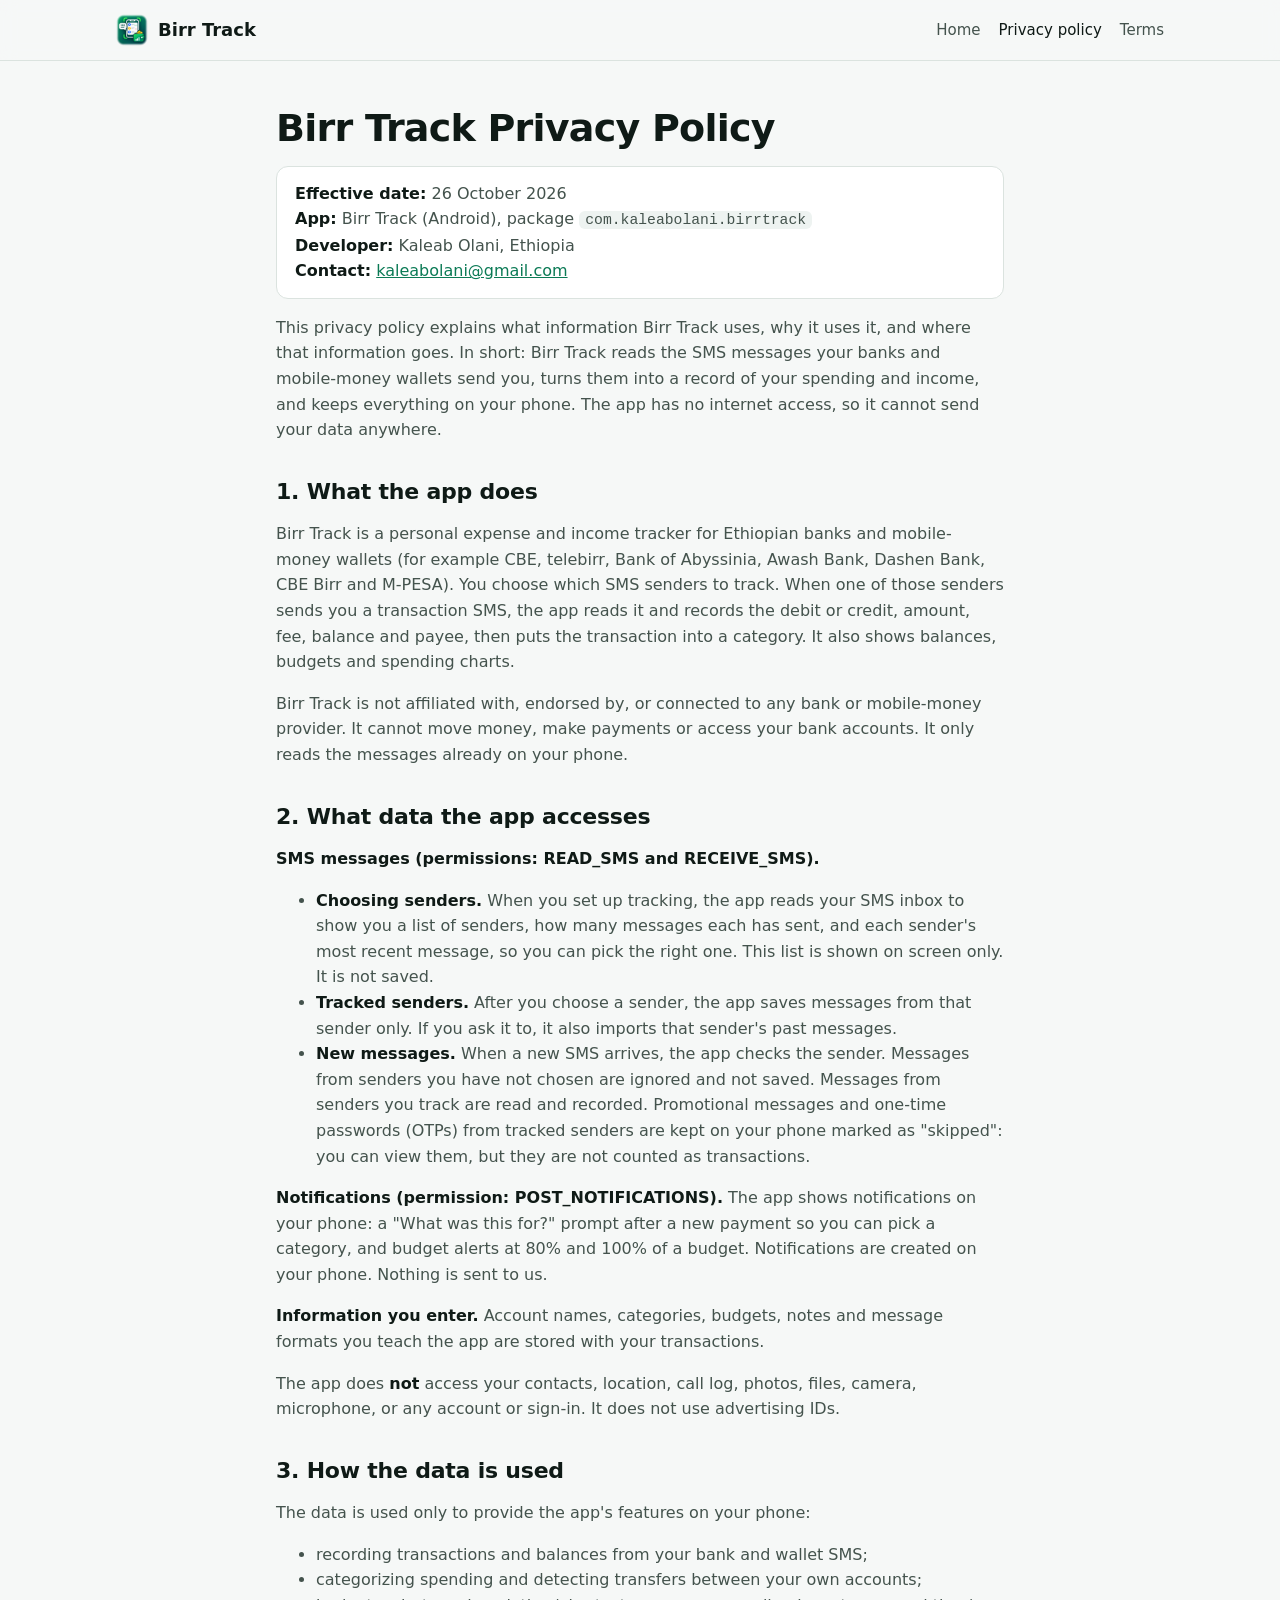
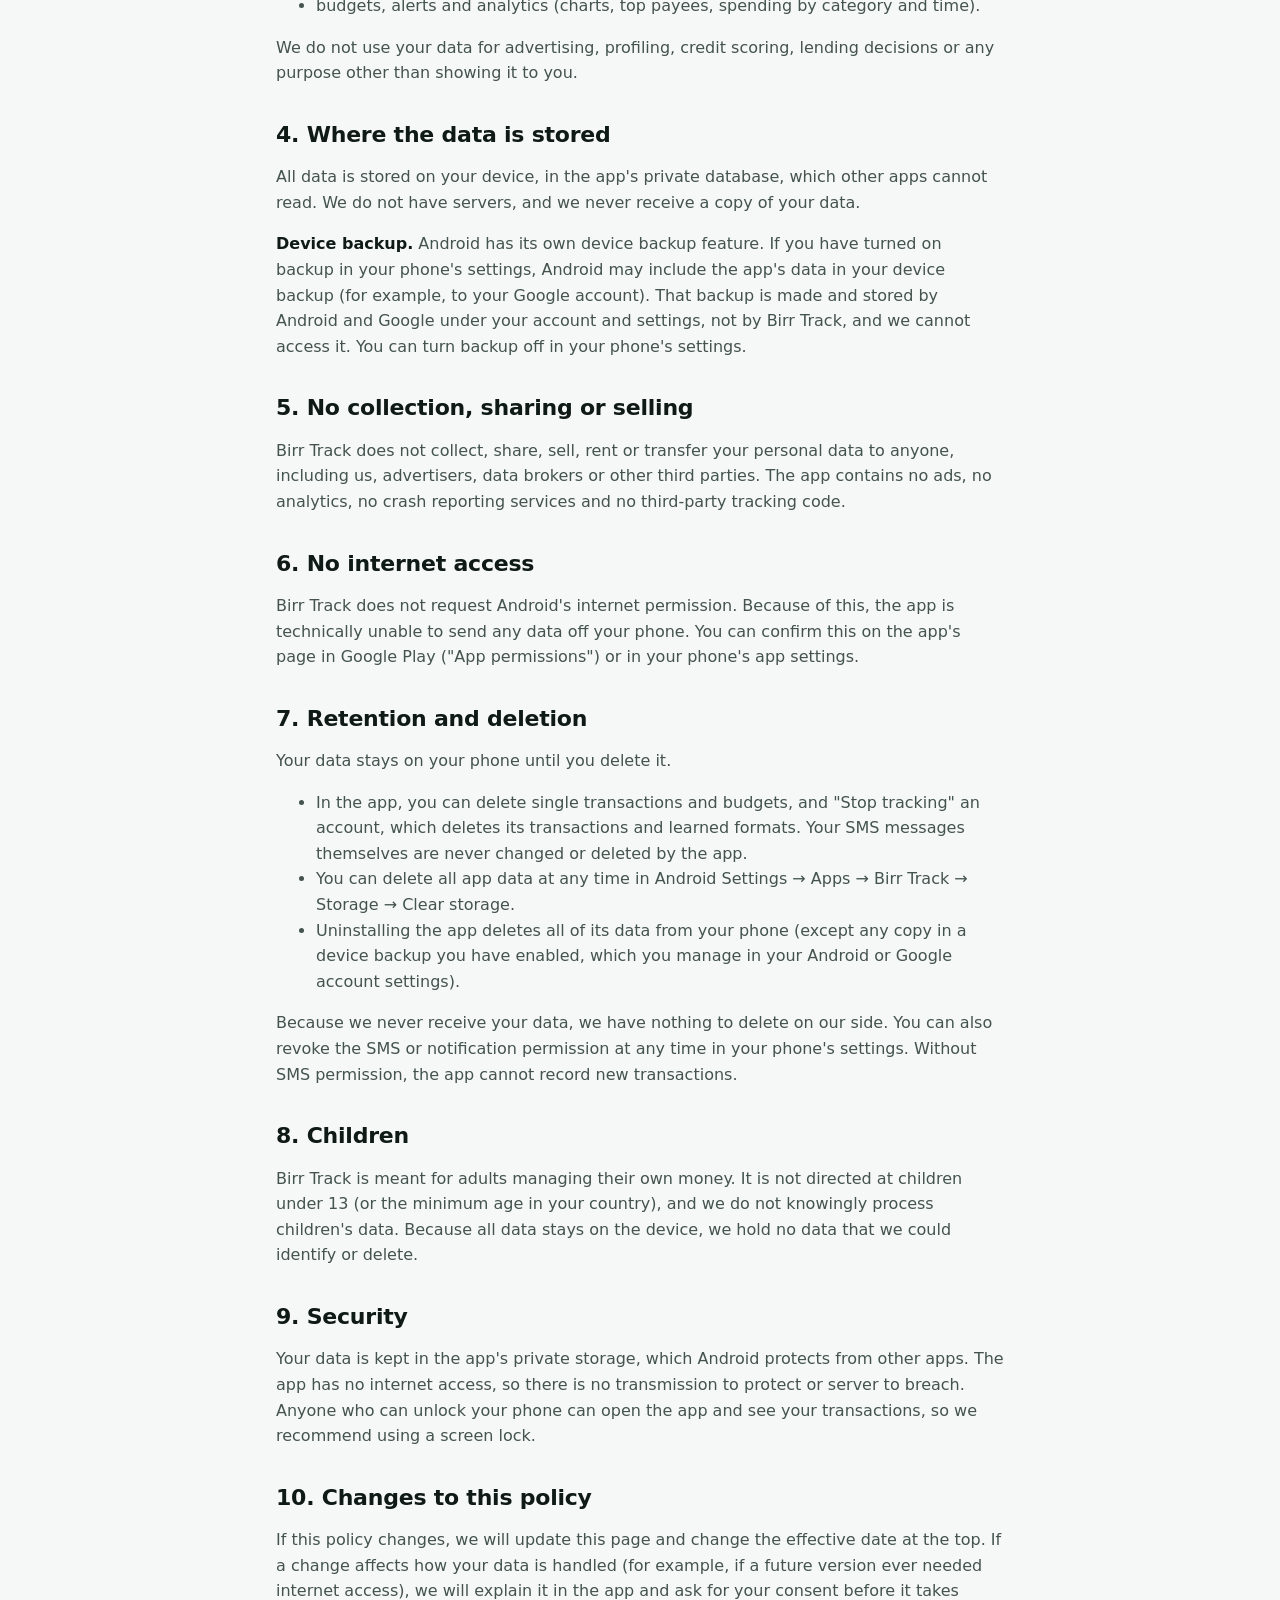
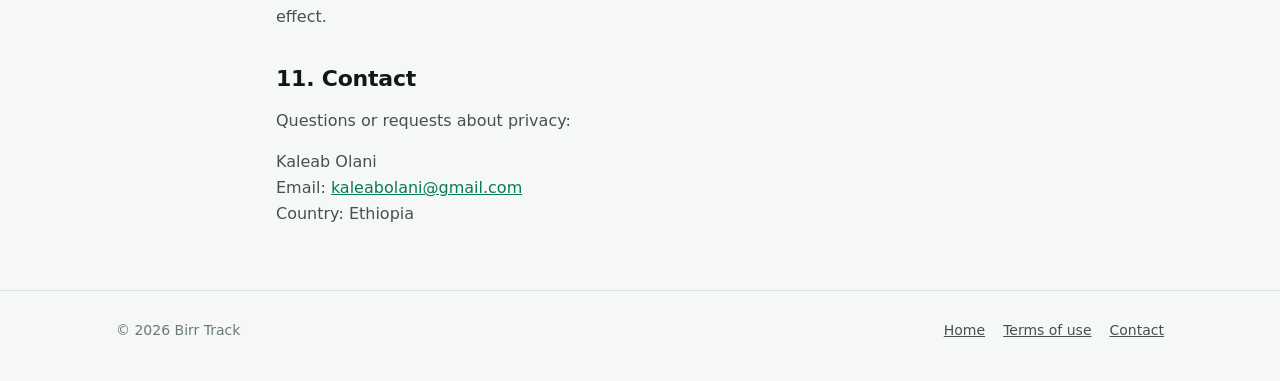
==== privacy/index.html @ 7666a2f2 "Birr Track website: home, privacy policy and terms of use Static site for GitHub Pages. Privacy poli" ====
<!doctype html>
<html lang="en">
<head>
<meta charset="utf-8">
<meta name="viewport" content="width=device-width, initial-scale=1">
<title>Birr Track Privacy Policy</title>
<meta name="description" content="How Birr Track handles your SMS and financial data: everything stays on your phone.">
<link rel="icon" type="image/png" href="../assets/icon.png">
<link rel="stylesheet" href="../assets/style.css">
</head>
<body>
<header class="site-header">
  <div class="wrap">
    <a class="brand" href="../"><img src="../assets/icon.png" alt="">Birr Track</a>
    <nav class="site-nav" aria-label="Main">
      <a class="optional" href="../">Home</a>
      <a href="./" aria-current="page">Privacy policy</a>
      <a href="../terms/">Terms</a>
    </nav>
  </div>
</header>

<main class="wrap doc">
<h1>Birr Track Privacy Policy</h1>
<p class="meta"><strong>Effective date:</strong> 26 October 2026<br>
<strong>App:</strong> Birr Track (Android), package <code>com.kaleabolani.birrtrack</code><br>
<strong>Developer:</strong> Kaleab Olani, Ethiopia<br>
<strong>Contact:</strong> <a href="mailto:kaleabolani@gmail.com">kaleabolani@gmail.com</a></p>
<p>This privacy policy explains what information Birr Track uses, why it uses it, and where that information goes. In short: Birr Track reads the SMS messages your banks and mobile-money wallets send you, turns them into a record of your spending and income, and keeps everything on your phone. The app has no internet access, so it cannot send your data anywhere.</p>
<h2>1. What the app does</h2>
<p>Birr Track is a personal expense and income tracker for Ethiopian banks and mobile-money wallets (for example CBE, telebirr, Bank of Abyssinia, Awash Bank, Dashen Bank, CBE Birr and M-PESA). You choose which SMS senders to track. When one of those senders sends you a transaction SMS, the app reads it and records the debit or credit, amount, fee, balance and payee, then puts the transaction into a category. It also shows balances, budgets and spending charts.</p>
<p>Birr Track is not affiliated with, endorsed by, or connected to any bank or mobile-money provider. It cannot move money, make payments or access your bank accounts. It only reads the messages already on your phone.</p>
<h2>2. What data the app accesses</h2>
<p><strong>SMS messages (permissions: READ_SMS and RECEIVE_SMS).</strong></p>
<ul>
<li><strong>Choosing senders.</strong> When you set up tracking, the app reads your SMS inbox to show you a list of senders, how many messages each has sent, and each sender's most recent message, so you can pick the right one. This list is shown on screen only. It is not saved.</li>
<li><strong>Tracked senders.</strong> After you choose a sender, the app saves messages from that sender only. If you ask it to, it also imports that sender's past messages.</li>
<li><strong>New messages.</strong> When a new SMS arrives, the app checks the sender. Messages from senders you have not chosen are ignored and not saved. Messages from senders you track are read and recorded. Promotional messages and one-time passwords (OTPs) from tracked senders are kept on your phone marked as "skipped": you can view them, but they are not counted as transactions.</li>
</ul>
<p><strong>Notifications (permission: POST_NOTIFICATIONS).</strong> The app shows notifications on your phone: a "What was this for?" prompt after a new payment so you can pick a category, and budget alerts at 80% and 100% of a budget. Notifications are created on your phone. Nothing is sent to us.</p>
<p><strong>Information you enter.</strong> Account names, categories, budgets, notes and message formats you teach the app are stored with your transactions.</p>
<p>The app does <strong>not</strong> access your contacts, location, call log, photos, files, camera, microphone, or any account or sign-in. It does not use advertising IDs.</p>
<h2>3. How the data is used</h2>
<p>The data is used only to provide the app's features on your phone:</p>
<ul>
<li>recording transactions and balances from your bank and wallet SMS;</li>
<li>categorizing spending and detecting transfers between your own accounts;</li>
<li>budgets, alerts and analytics (charts, top payees, spending by category and time).</li>
</ul>
<p>We do not use your data for advertising, profiling, credit scoring, lending decisions or any purpose other than showing it to you.</p>
<h2>4. Where the data is stored</h2>
<p>All data is stored on your device, in the app's private database, which other apps cannot read. We do not have servers, and we never receive a copy of your data.</p>
<p><strong>Device backup.</strong> Android has its own device backup feature. If you have turned on backup in your phone's settings, Android may include the app's data in your device backup (for example, to your Google account). That backup is made and stored by Android and Google under your account and settings, not by Birr Track, and we cannot access it. You can turn backup off in your phone's settings.</p>
<h2>5. No collection, sharing or selling</h2>
<p>Birr Track does not collect, share, sell, rent or transfer your personal data to anyone, including us, advertisers, data brokers or other third parties. The app contains no ads, no analytics, no crash reporting services and no third-party tracking code.</p>
<h2>6. No internet access</h2>
<p>Birr Track does not request Android's internet permission. Because of this, the app is technically unable to send any data off your phone. You can confirm this on the app's page in Google Play ("App permissions") or in your phone's app settings.</p>
<h2>7. Retention and deletion</h2>
<p>Your data stays on your phone until you delete it.</p>
<ul>
<li>In the app, you can delete single transactions and budgets, and "Stop tracking" an account, which deletes its transactions and learned formats. Your SMS messages themselves are never changed or deleted by the app.</li>
<li>You can delete all app data at any time in Android Settings → Apps → Birr Track → Storage → Clear storage.</li>
<li>Uninstalling the app deletes all of its data from your phone (except any copy in a device backup you have enabled, which you manage in your Android or Google account settings).</li>
</ul>
<p>Because we never receive your data, we have nothing to delete on our side. You can also revoke the SMS or notification permission at any time in your phone's settings. Without SMS permission, the app cannot record new transactions.</p>
<h2>8. Children</h2>
<p>Birr Track is meant for adults managing their own money. It is not directed at children under 13 (or the minimum age in your country), and we do not knowingly process children's data. Because all data stays on the device, we hold no data that we could identify or delete.</p>
<h2>9. Security</h2>
<p>Your data is kept in the app's private storage, which Android protects from other apps. The app has no internet access, so there is no transmission to protect or server to breach. Anyone who can unlock your phone can open the app and see your transactions, so we recommend using a screen lock.</p>
<h2>10. Changes to this policy</h2>
<p>If this policy changes, we will update this page and change the effective date at the top. If a change affects how your data is handled (for example, if a future version ever needed internet access), we will explain it in the app and ask for your consent before it takes effect.</p>
<h2>11. Contact</h2>
<p>Questions or requests about privacy:</p>
<p>Kaleab Olani<br>
Email: <a href="mailto:kaleabolani@gmail.com">kaleabolani@gmail.com</a><br>
Country: Ethiopia</p>
</main>

<footer class="site-footer">
  <div class="wrap">
    <span>© 2026 Birr Track</span>
    <nav aria-label="Footer">
      <a href="../">Home</a>
      <a href="../terms/">Terms of use</a>
      <a href="mailto:kaleabolani@gmail.com">Contact</a>
    </nav>
  </div>
</footer>
</body>
</html>
---- assets/style.css ----
/* Birr Track website. Colours as tokens; dark mode follows the system. */
:root {
  --bg: #f6f8f7;
  --surface: #ffffff;
  --surface-2: #eef3f1;
  --text: #0f1a16;
  --text-2: #44534d;
  --muted: #6b7a74;
  --border: #dbe3df;
  --brand: #0b7a55;
  --brand-ink: #ffffff;
  --brand-soft: #dff1e9;
  --debit: #b4232c;
  --credit: #0b6b3a;
  --radius: 16px;
  --max: 1080px;
  color-scheme: light;
}
@media (prefers-color-scheme: dark) {
  :root {
    --bg: #0e1412;
    --surface: #151d1a;
    --surface-2: #1c2622;
    --text: #e9efec;
    --text-2: #b9c6c0;
    --muted: #8a9a93;
    --border: #2a3632;
    --brand: #3fbf8b;
    --brand-ink: #062118;
    --brand-soft: #173a2d;
    --debit: #ff8a8f;
    --credit: #6fdc9f;
    color-scheme: dark;
  }
}

* { box-sizing: border-box; }
html { -webkit-text-size-adjust: 100%; }
body {
  margin: 0;
  background: var(--bg);
  color: var(--text);
  font: 16px/1.6 system-ui, -apple-system, "Segoe UI", Roboto, "Noto Sans Ethiopic", "Noto Sans", sans-serif;
}
a { color: var(--brand); }
img { max-width: 100%; }
.wrap { max-width: var(--max); margin: 0 auto; padding: 0 16px; }

/* Header & footer */
.site-header { position: sticky; top: 0; z-index: 10; background: color-mix(in srgb, var(--bg) 88%, transparent); backdrop-filter: blur(8px); border-bottom: 1px solid var(--border); }
.site-header .wrap { display: flex; align-items: center; justify-content: space-between; height: 60px; gap: 12px; }
.brand { display: flex; align-items: center; gap: 10px; text-decoration: none; color: var(--text); font-weight: 700; font-size: 18px; }
.brand img { width: 32px; height: 32px; border-radius: 8px; }
.site-nav { display: flex; gap: 18px; }
.site-nav a { color: var(--text-2); text-decoration: none; font-size: 15px; }
.site-nav a:hover, .site-nav a[aria-current="page"] { color: var(--text); }
@media (max-width: 560px) { .site-nav .optional { display: none; } .site-nav { gap: 14px; } }

.site-footer { border-top: 1px solid var(--border); margin-top: 64px; padding: 28px 0 40px; color: var(--muted); font-size: 14px; }
.site-footer .wrap { display: flex; flex-wrap: wrap; gap: 12px 24px; justify-content: space-between; }
.site-footer nav { display: flex; gap: 18px; flex-wrap: wrap; }
.site-footer a { color: var(--text-2); }

/* Hero */
.hero { padding: 56px 0 40px; }
.hero .wrap { display: grid; grid-template-columns: 1.1fr 0.9fr; gap: 40px; align-items: center; }
@media (max-width: 820px) { .hero .wrap { grid-template-columns: 1fr; } .hero { padding-top: 32px; } }
.eyebrow { display: inline-block; background: var(--brand-soft); color: var(--brand); font-weight: 600; font-size: 13px; padding: 4px 10px; border-radius: 999px; }
h1 { font-size: clamp(32px, 6vw, 48px); line-height: 1.12; margin: 14px 0 14px; letter-spacing: -0.02em; }
.lead { font-size: 19px; color: var(--text-2); margin: 0 0 24px; max-width: 34em; }
.cta { display: flex; flex-wrap: wrap; gap: 12px; align-items: center; }
.btn { display: inline-flex; align-items: center; gap: 8px; padding: 12px 20px; border-radius: 999px; font-weight: 600; text-decoration: none; border: 1px solid transparent; }
.btn-primary { background: var(--brand); color: var(--brand-ink); }
.btn-ghost { border-color: var(--border); color: var(--text); background: var(--surface); }
.note { color: var(--muted); font-size: 14px; }

/* Phone mock-up (illustrative, invented data) */
.phone { width: min(320px, 100%); margin: 0 auto; background: var(--surface); border: 1px solid var(--border); border-radius: 32px; padding: 18px 16px; box-shadow: 0 20px 50px rgb(0 0 0 / 0.12); }
.phone .bal { background: var(--brand); color: var(--brand-ink); border-radius: 18px; padding: 16px; margin-bottom: 14px; }
.phone .bal small { opacity: 0.85; display: block; }
.phone .bal strong { font-size: 26px; }
.txn { display: flex; align-items: center; gap: 12px; padding: 10px 4px; border-bottom: 1px solid var(--border); }
.txn:last-child { border-bottom: 0; }
.txn .ic { width: 36px; height: 36px; border-radius: 50%; background: var(--surface-2); display: grid; place-items: center; font-size: 17px; flex: none; }
.txn .who { flex: 1; min-width: 0; }
.txn .who b { display: block; font-size: 15px; white-space: nowrap; overflow: hidden; text-overflow: ellipsis; }
.txn .who span { color: var(--muted); font-size: 13px; }
.txn .amt { font-weight: 700; font-variant-numeric: tabular-nums; font-size: 15px; }
.txn .amt.debit { color: var(--text); }
.txn .amt.credit { color: var(--credit); }
.sms { background: var(--surface-2); border-radius: 14px 14px 14px 4px; padding: 10px 12px; font-size: 13px; color: var(--text-2); margin-bottom: 14px; }
.sms b { color: var(--text); }

/* Sections */
section { padding: 40px 0; }
h2 { font-size: clamp(24px, 4vw, 32px); line-height: 1.2; margin: 0 0 8px; letter-spacing: -0.01em; }
.section-lead { color: var(--text-2); margin: 0 0 28px; max-width: 40em; }
.grid { display: grid; gap: 16px; grid-template-columns: repeat(auto-fill, minmax(240px, 1fr)); }
.card { background: var(--surface); border: 1px solid var(--border); border-radius: var(--radius); padding: 20px; }
.card h3 { margin: 10px 0 6px; font-size: 18px; }
.card p { margin: 0; color: var(--text-2); }
.card .emoji { font-size: 26px; }
.steps { counter-reset: step; display: grid; gap: 16px; grid-template-columns: repeat(auto-fit, minmax(220px, 1fr)); }
.steps .card::before { counter-increment: step; content: counter(step); display: inline-grid; place-items: center; width: 32px; height: 32px; border-radius: 50%; background: var(--brand); color: var(--brand-ink); font-weight: 700; }
.chips { display: flex; flex-wrap: wrap; gap: 8px; }
.chip { background: var(--surface); border: 1px solid var(--border); border-radius: 999px; padding: 6px 14px; font-size: 15px; }
.promise { background: var(--brand-soft); border-radius: var(--radius); padding: 28px; }
.promise ul { margin: 12px 0 0; padding-left: 20px; }
.promise li { margin: 6px 0; }
details { background: var(--surface); border: 1px solid var(--border); border-radius: 12px; padding: 14px 18px; margin-bottom: 10px; }
summary { cursor: pointer; font-weight: 600; }
details p { margin: 10px 0 0; color: var(--text-2); }

/* Long-form legal pages */
.doc { max-width: 760px; padding-top: 32px; }
.doc h1 { font-size: clamp(28px, 5vw, 38px); }
.doc h2 { font-size: 22px; margin-top: 36px; }
.doc p, .doc li { color: var(--text-2); }
.doc strong { color: var(--text); }
.doc code { background: var(--surface-2); padding: 1px 6px; border-radius: 6px; font-size: 0.92em; }
.doc .meta { background: var(--surface); border: 1px solid var(--border); border-radius: 12px; padding: 14px 18px; }
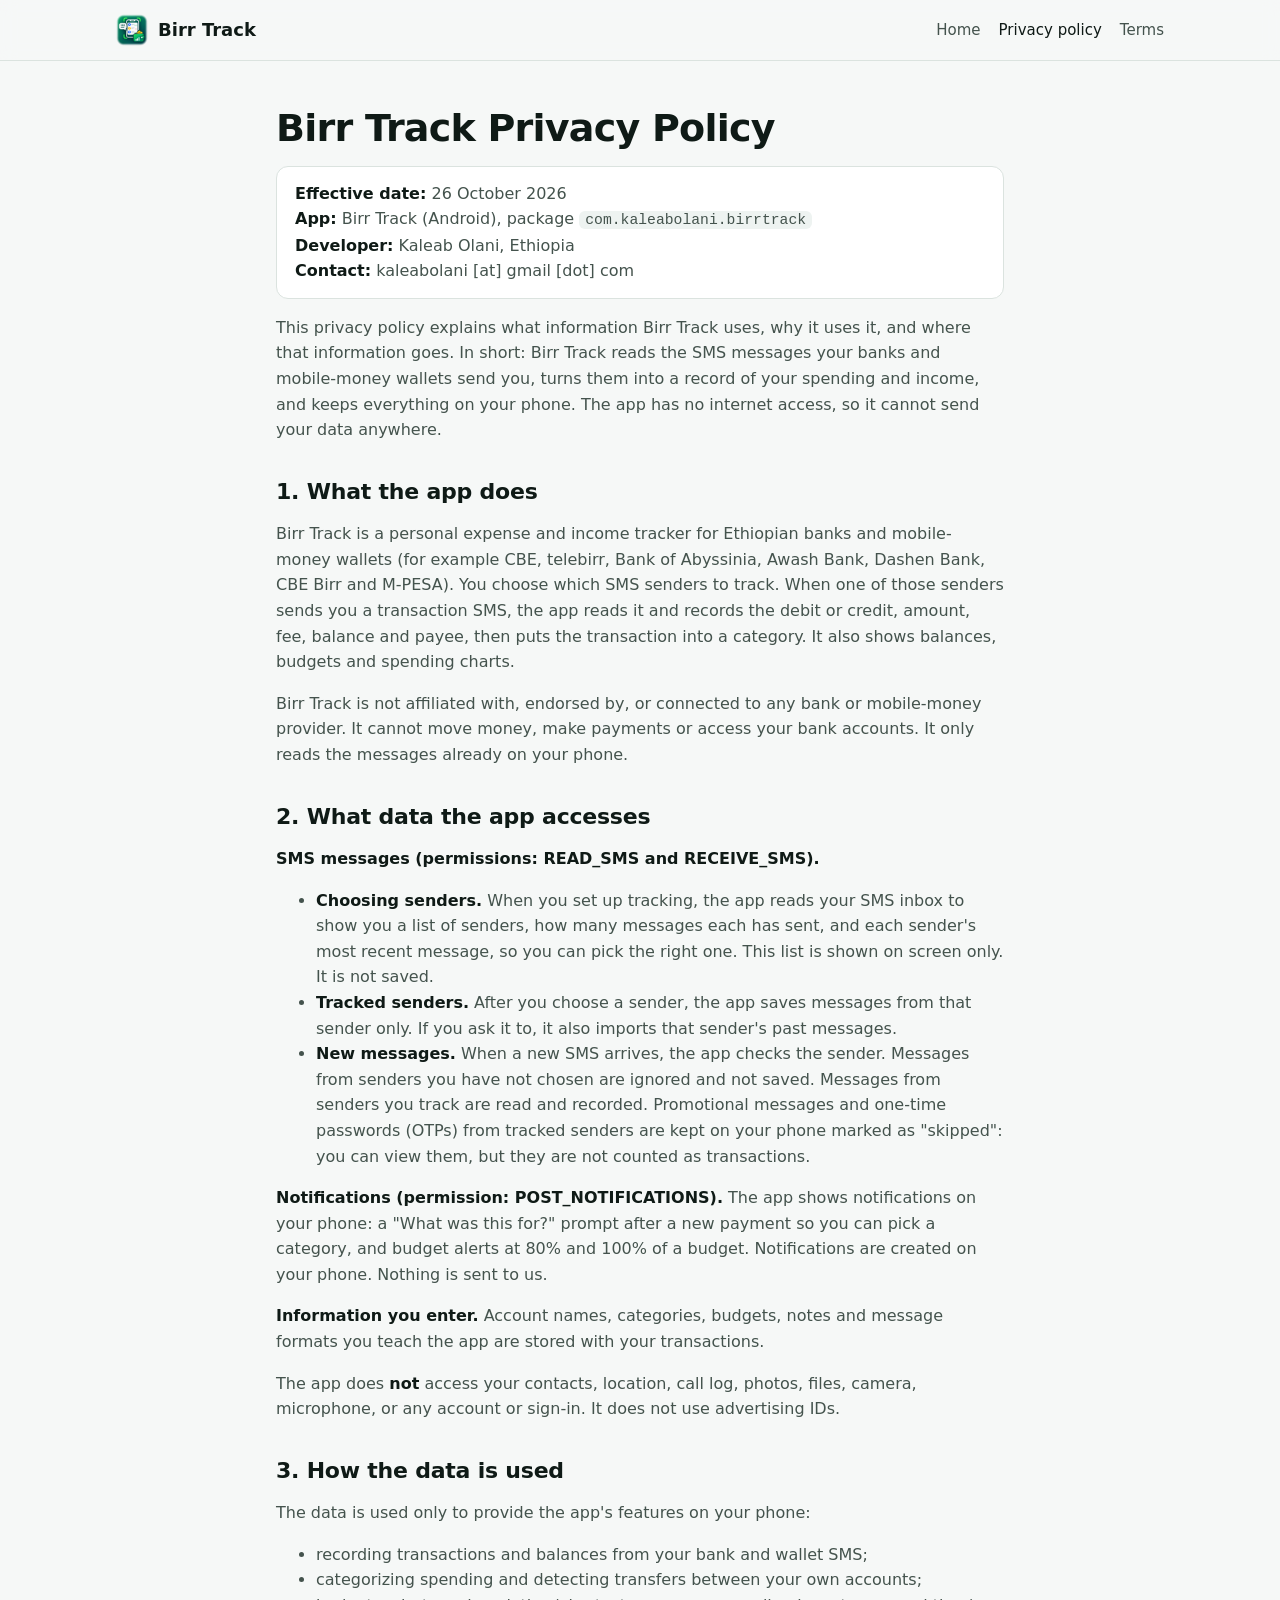
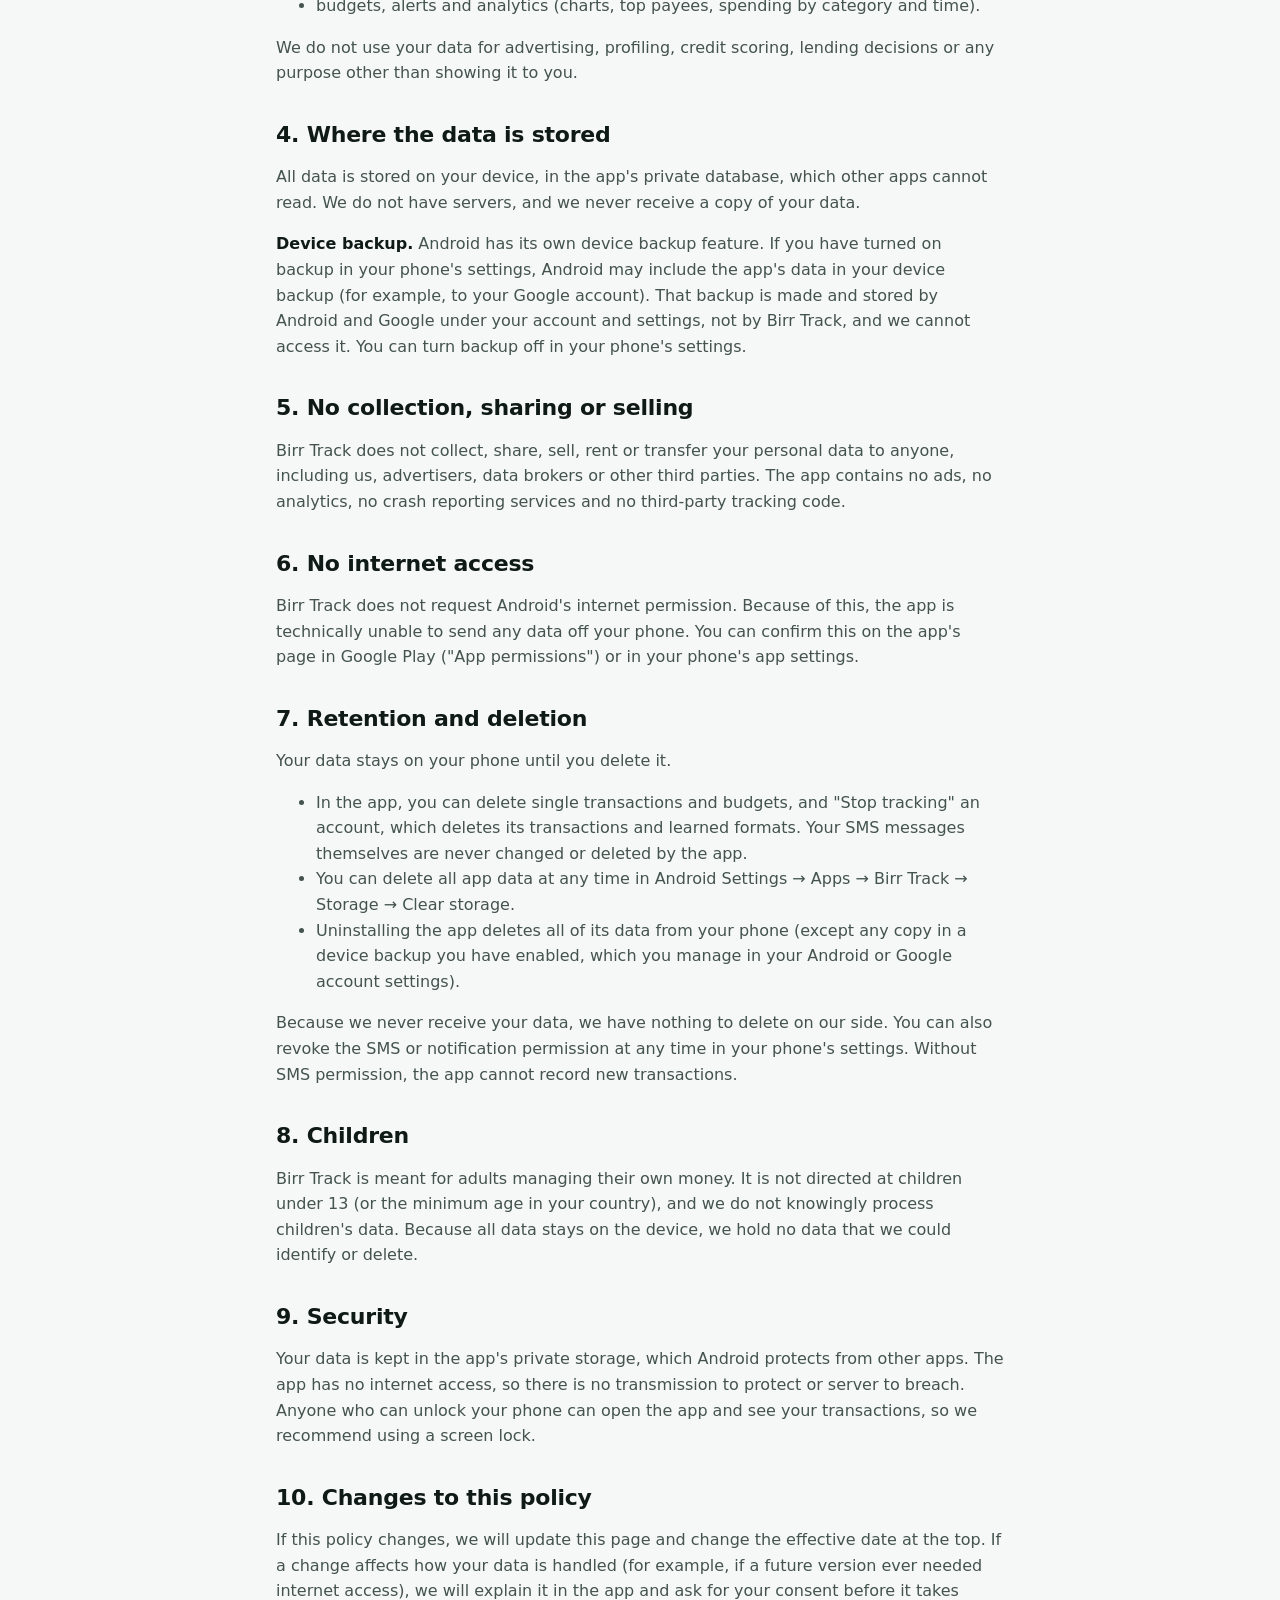
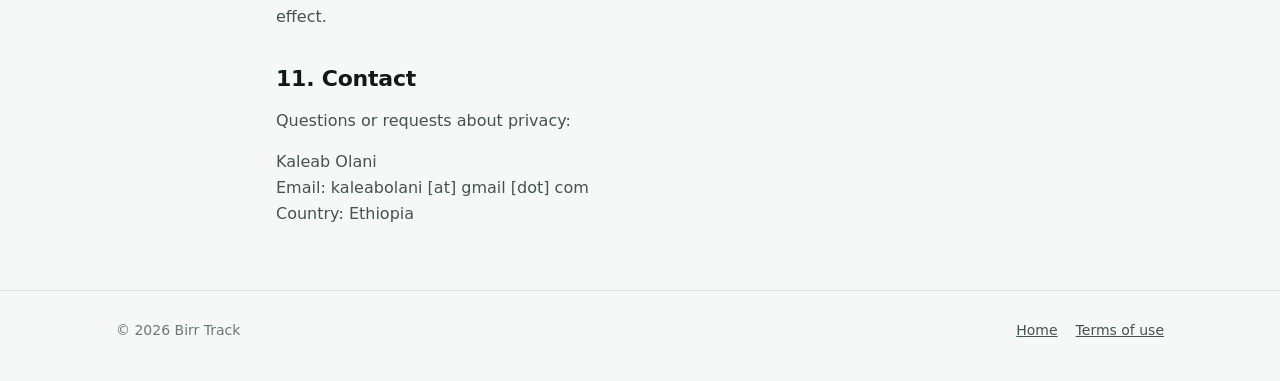
==== commit 279981a2: "Remove contact mailto links; keep plain-text privacy contact Play's User Data policy requires a priv" ====
--- a/privacy/index.html
+++ b/privacy/index.html
@@ -25,7 +25,7 @@
 <p class="meta"><strong>Effective date:</strong> 26 October 2026<br>
 <strong>App:</strong> Birr Track (Android), package <code>com.kaleabolani.birrtrack</code><br>
 <strong>Developer:</strong> Kaleab Olani, Ethiopia<br>
-<strong>Contact:</strong> <a href="mailto:kaleabolani@gmail.com">kaleabolani@gmail.com</a></p>
+<strong>Contact:</strong> kaleabolani [at] gmail [dot] com</p>
 <p>This privacy policy explains what information Birr Track uses, why it uses it, and where that information goes. In short: Birr Track reads the SMS messages your banks and mobile-money wallets send you, turns them into a record of your spending and income, and keeps everything on your phone. The app has no internet access, so it cannot send your data anywhere.</p>
 <h2>1. What the app does</h2>
 <p>Birr Track is a personal expense and income tracker for Ethiopian banks and mobile-money wallets (for example CBE, telebirr, Bank of Abyssinia, Awash Bank, Dashen Bank, CBE Birr and M-PESA). You choose which SMS senders to track. When one of those senders sends you a transaction SMS, the app reads it and records the debit or credit, amount, fee, balance and payee, then puts the transaction into a category. It also shows balances, budgets and spending charts.</p>
@@ -69,10 +69,10 @@
 <p>Your data is kept in the app's private storage, which Android protects from other apps. The app has no internet access, so there is no transmission to protect or server to breach. Anyone who can unlock your phone can open the app and see your transactions, so we recommend using a screen lock.</p>
 <h2>10. Changes to this policy</h2>
 <p>If this policy changes, we will update this page and change the effective date at the top. If a change affects how your data is handled (for example, if a future version ever needed internet access), we will explain it in the app and ask for your consent before it takes effect.</p>
-<h2>11. Contact</h2>
+<h2 id="contact">11. Contact</h2>
 <p>Questions or requests about privacy:</p>
 <p>Kaleab Olani<br>
-Email: <a href="mailto:kaleabolani@gmail.com">kaleabolani@gmail.com</a><br>
+Email: kaleabolani [at] gmail [dot] com<br>
 Country: Ethiopia</p>
 </main>
 
@@ -82,7 +82,6 @@
     <nav aria-label="Footer">
       <a href="../">Home</a>
       <a href="../terms/">Terms of use</a>
-      <a href="mailto:kaleabolani@gmail.com">Contact</a>
     </nav>
   </div>
 </footer>
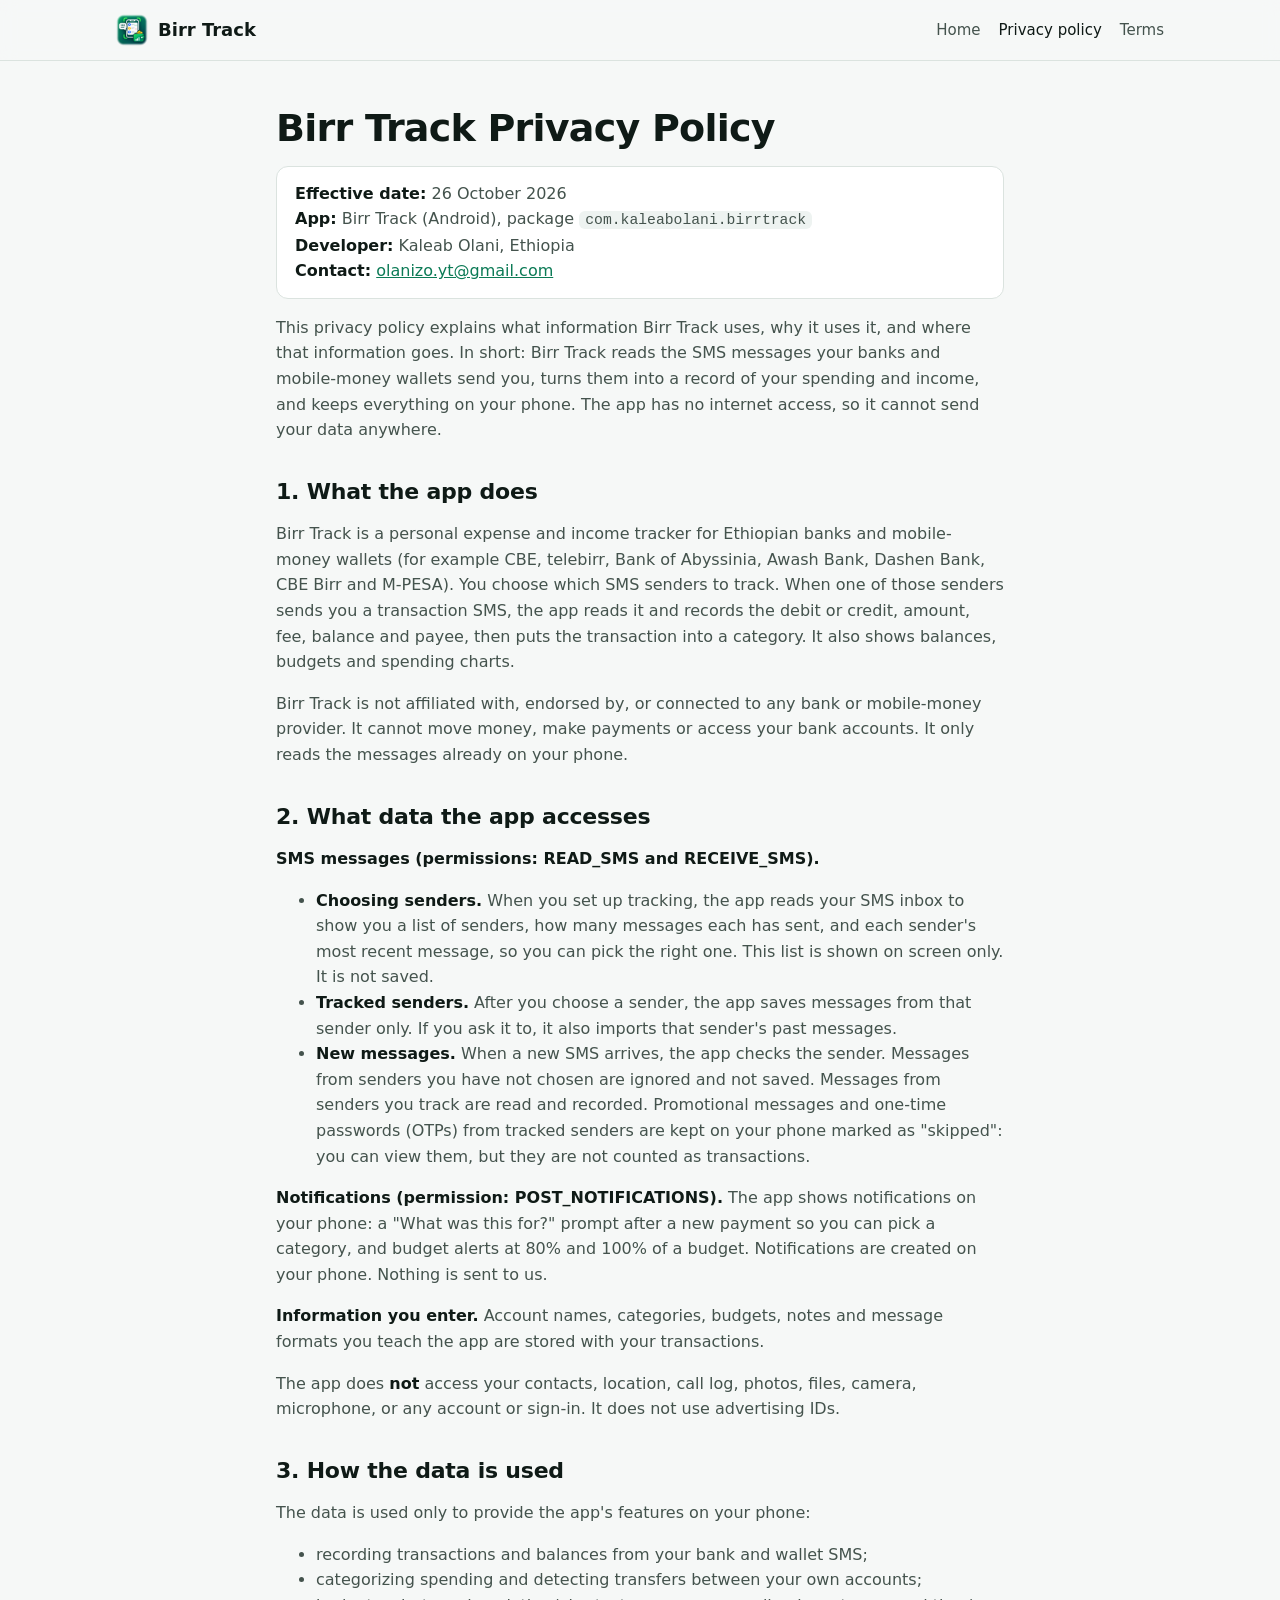
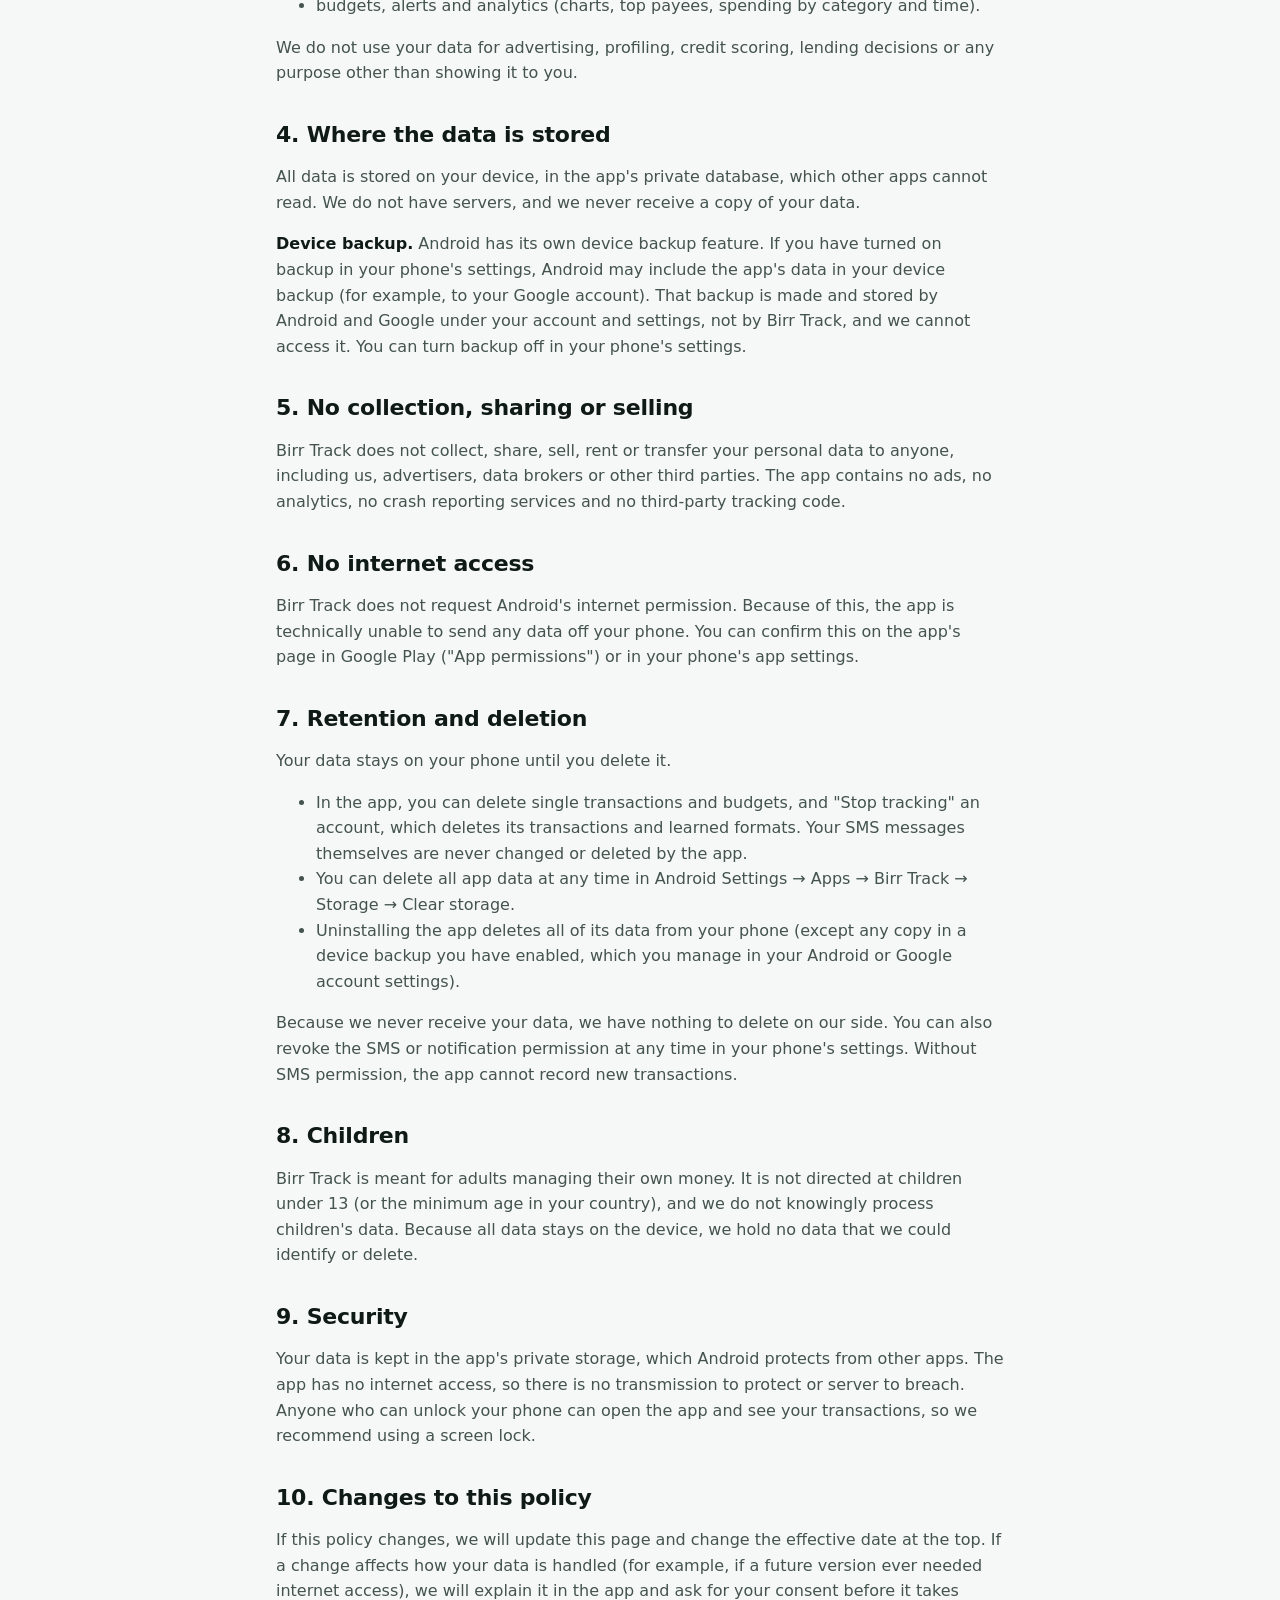
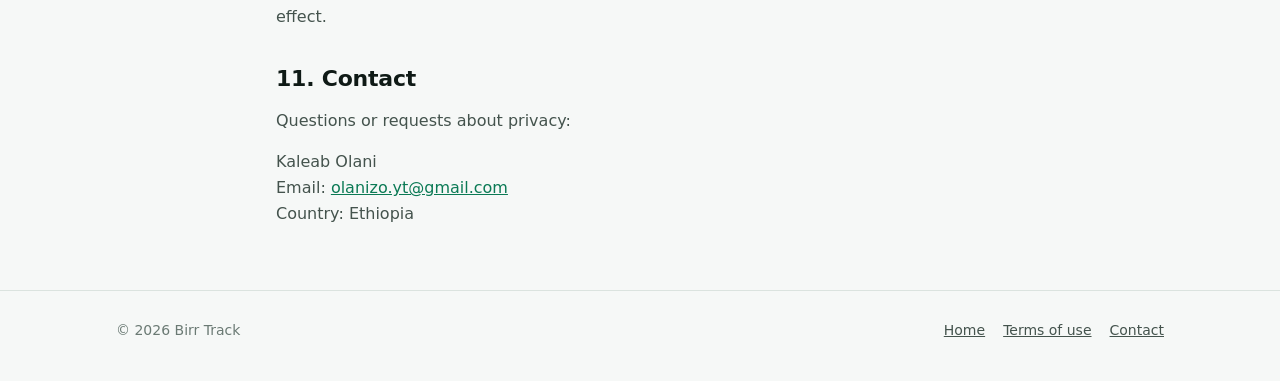
==== commit 6d9bdebf: "Contact: olanizo.yt@gmail.com with mailto links Co-Authored-By: Claude Opus 5.5 (1M context) <norepl" ====
--- a/privacy/index.html
+++ b/privacy/index.html
@@ -25,7 +25,7 @@
 <p class="meta"><strong>Effective date:</strong> 26 October 2026<br>
 <strong>App:</strong> Birr Track (Android), package <code>com.kaleabolani.birrtrack</code><br>
 <strong>Developer:</strong> Kaleab Olani, Ethiopia<br>
-<strong>Contact:</strong> kaleabolani [at] gmail [dot] com</p>
+<strong>Contact:</strong> <a href="mailto:olanizo.yt@gmail.com">olanizo.yt@gmail.com</a></p>
 <p>This privacy policy explains what information Birr Track uses, why it uses it, and where that information goes. In short: Birr Track reads the SMS messages your banks and mobile-money wallets send you, turns them into a record of your spending and income, and keeps everything on your phone. The app has no internet access, so it cannot send your data anywhere.</p>
 <h2>1. What the app does</h2>
 <p>Birr Track is a personal expense and income tracker for Ethiopian banks and mobile-money wallets (for example CBE, telebirr, Bank of Abyssinia, Awash Bank, Dashen Bank, CBE Birr and M-PESA). You choose which SMS senders to track. When one of those senders sends you a transaction SMS, the app reads it and records the debit or credit, amount, fee, balance and payee, then puts the transaction into a category. It also shows balances, budgets and spending charts.</p>
@@ -72,7 +72,7 @@
 <h2 id="contact">11. Contact</h2>
 <p>Questions or requests about privacy:</p>
 <p>Kaleab Olani<br>
-Email: kaleabolani [at] gmail [dot] com<br>
+Email: <a href="mailto:olanizo.yt@gmail.com">olanizo.yt@gmail.com</a><br>
 Country: Ethiopia</p>
 </main>
 
@@ -82,6 +82,7 @@
     <nav aria-label="Footer">
       <a href="../">Home</a>
       <a href="../terms/">Terms of use</a>
+      <a href="mailto:olanizo.yt@gmail.com">Contact</a>
     </nav>
   </div>
 </footer>
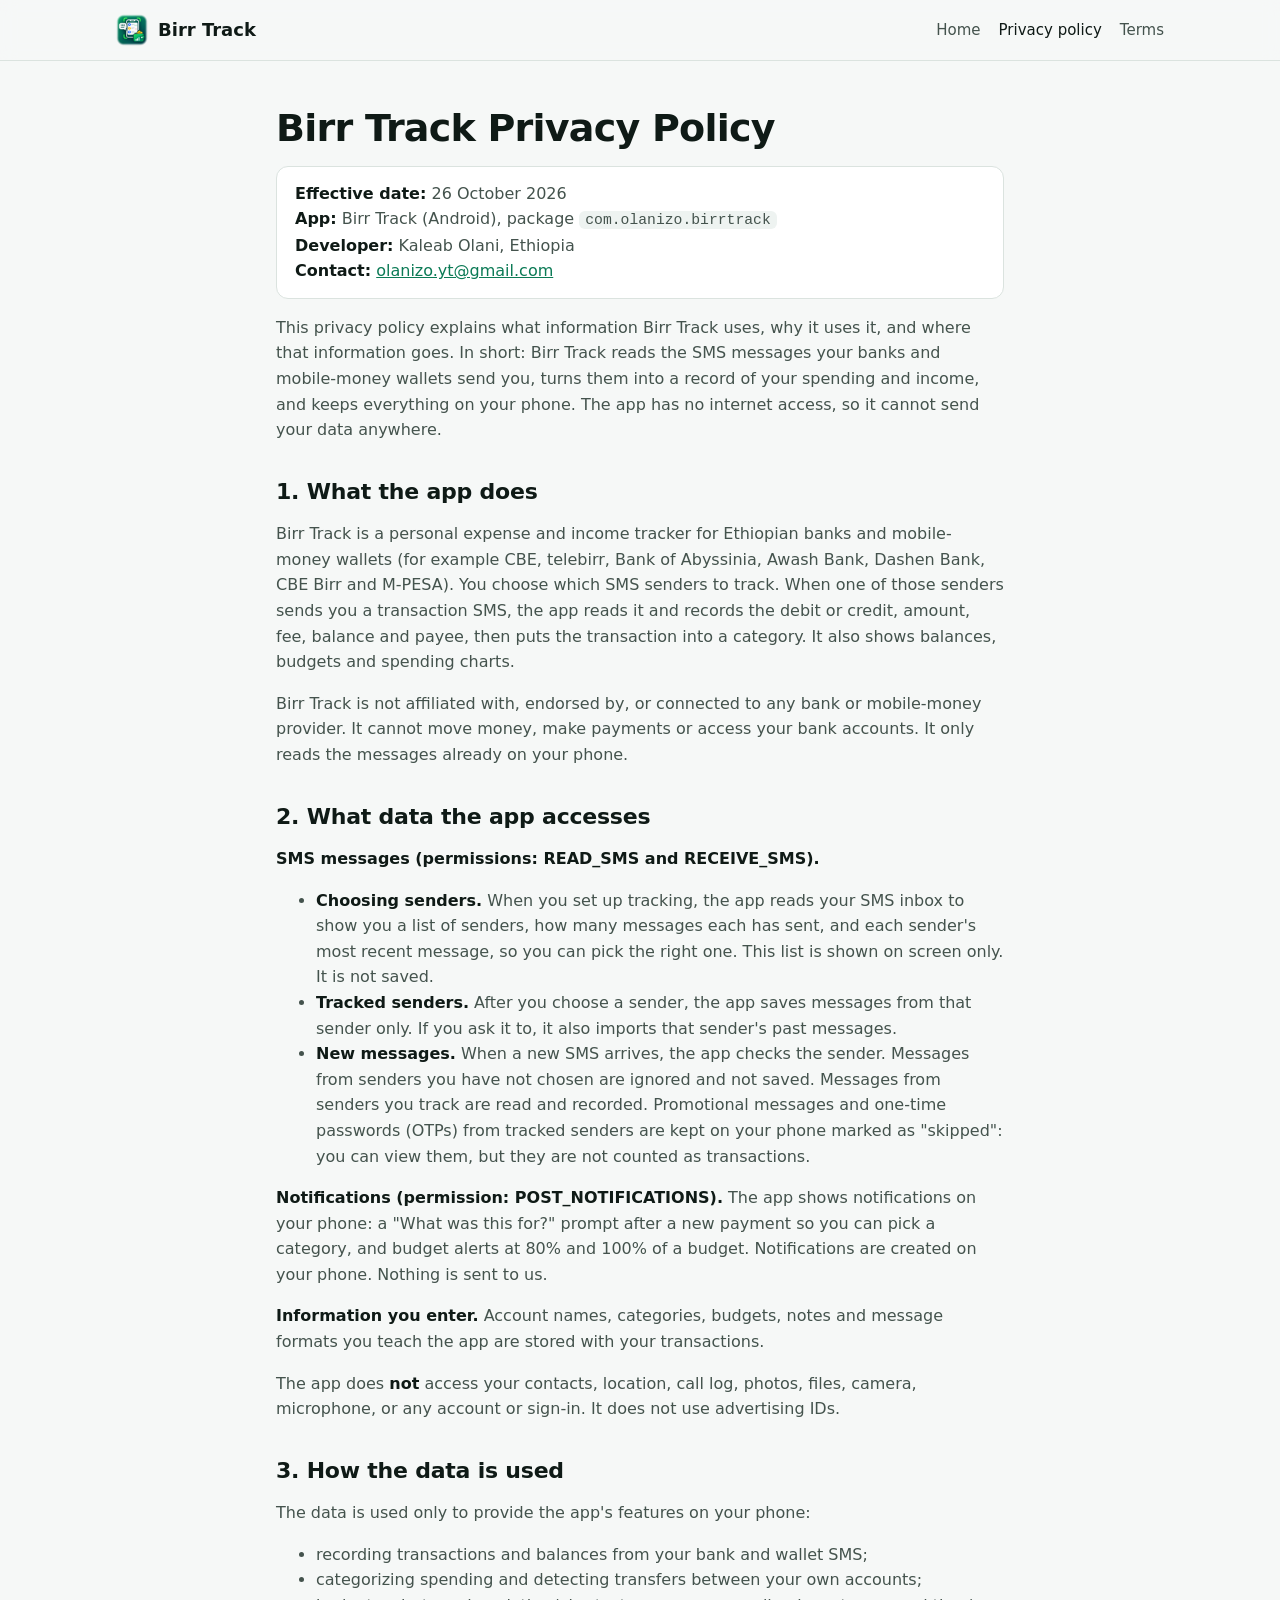
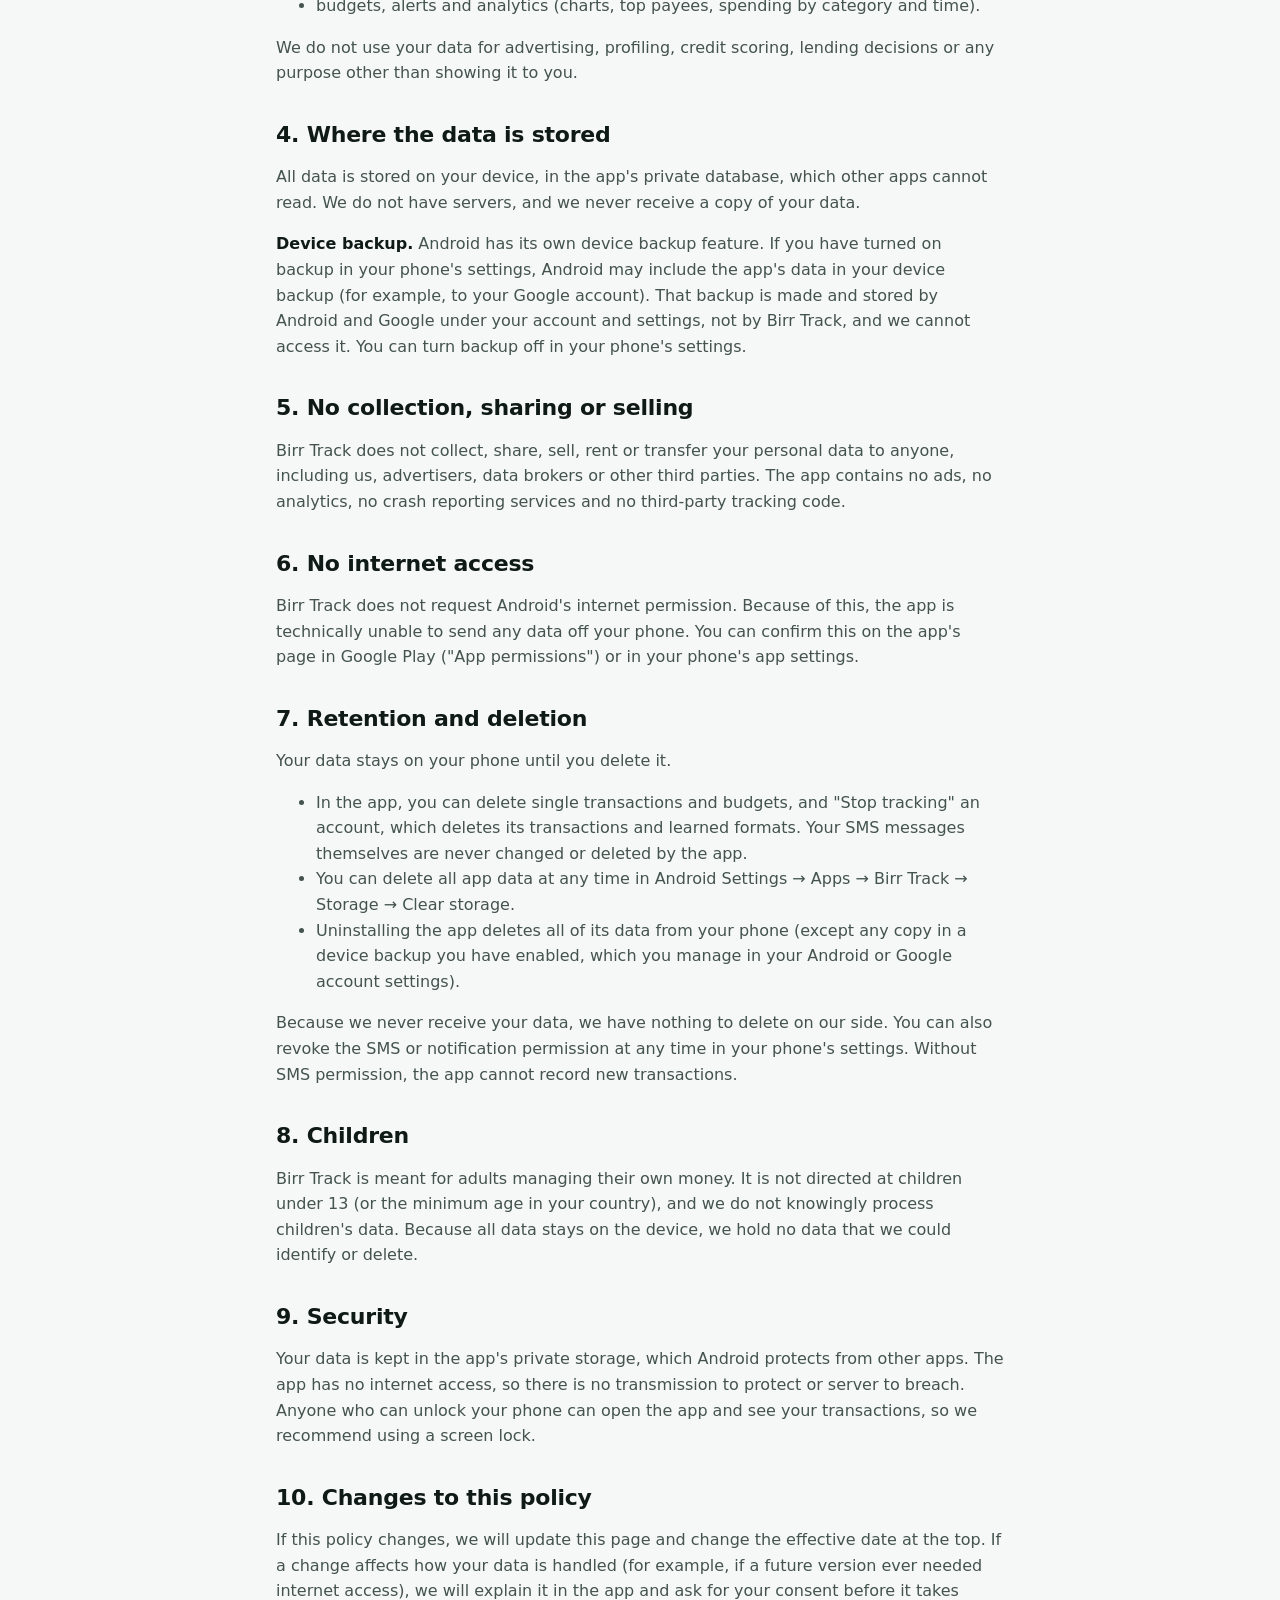
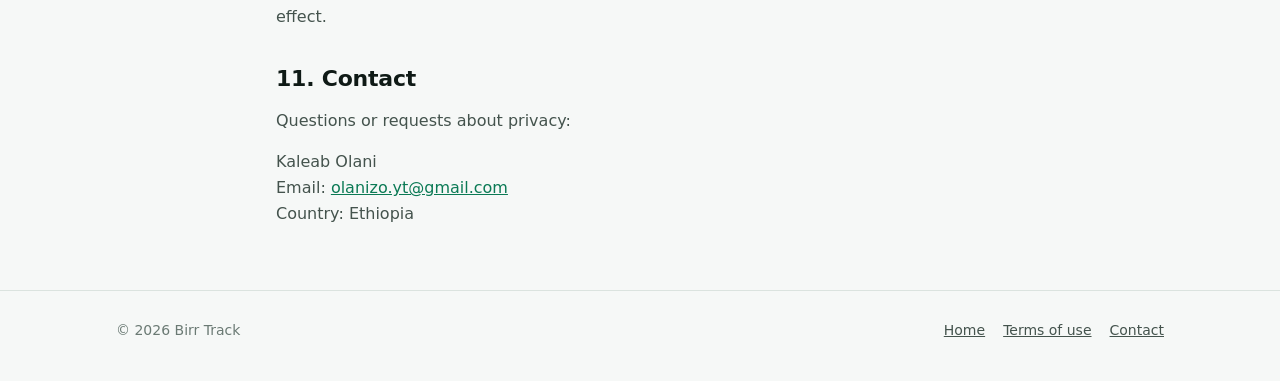
==== commit fbed6441: "Policy and terms: package com.olanizo.birrtrack Co-Authored-By: Claude Opus 5.5 (1M context) <norepl" ====
--- a/privacy/index.html
+++ b/privacy/index.html
@@ -23,7 +23,7 @@
 <main class="wrap doc">
 <h1>Birr Track Privacy Policy</h1>
 <p class="meta"><strong>Effective date:</strong> 26 October 2026<br>
-<strong>App:</strong> Birr Track (Android), package <code>com.kaleabolani.birrtrack</code><br>
+<strong>App:</strong> Birr Track (Android), package <code>com.olanizo.birrtrack</code><br>
 <strong>Developer:</strong> Kaleab Olani, Ethiopia<br>
 <strong>Contact:</strong> <a href="mailto:olanizo.yt@gmail.com">olanizo.yt@gmail.com</a></p>
 <p>This privacy policy explains what information Birr Track uses, why it uses it, and where that information goes. In short: Birr Track reads the SMS messages your banks and mobile-money wallets send you, turns them into a record of your spending and income, and keeps everything on your phone. The app has no internet access, so it cannot send your data anywhere.</p>
